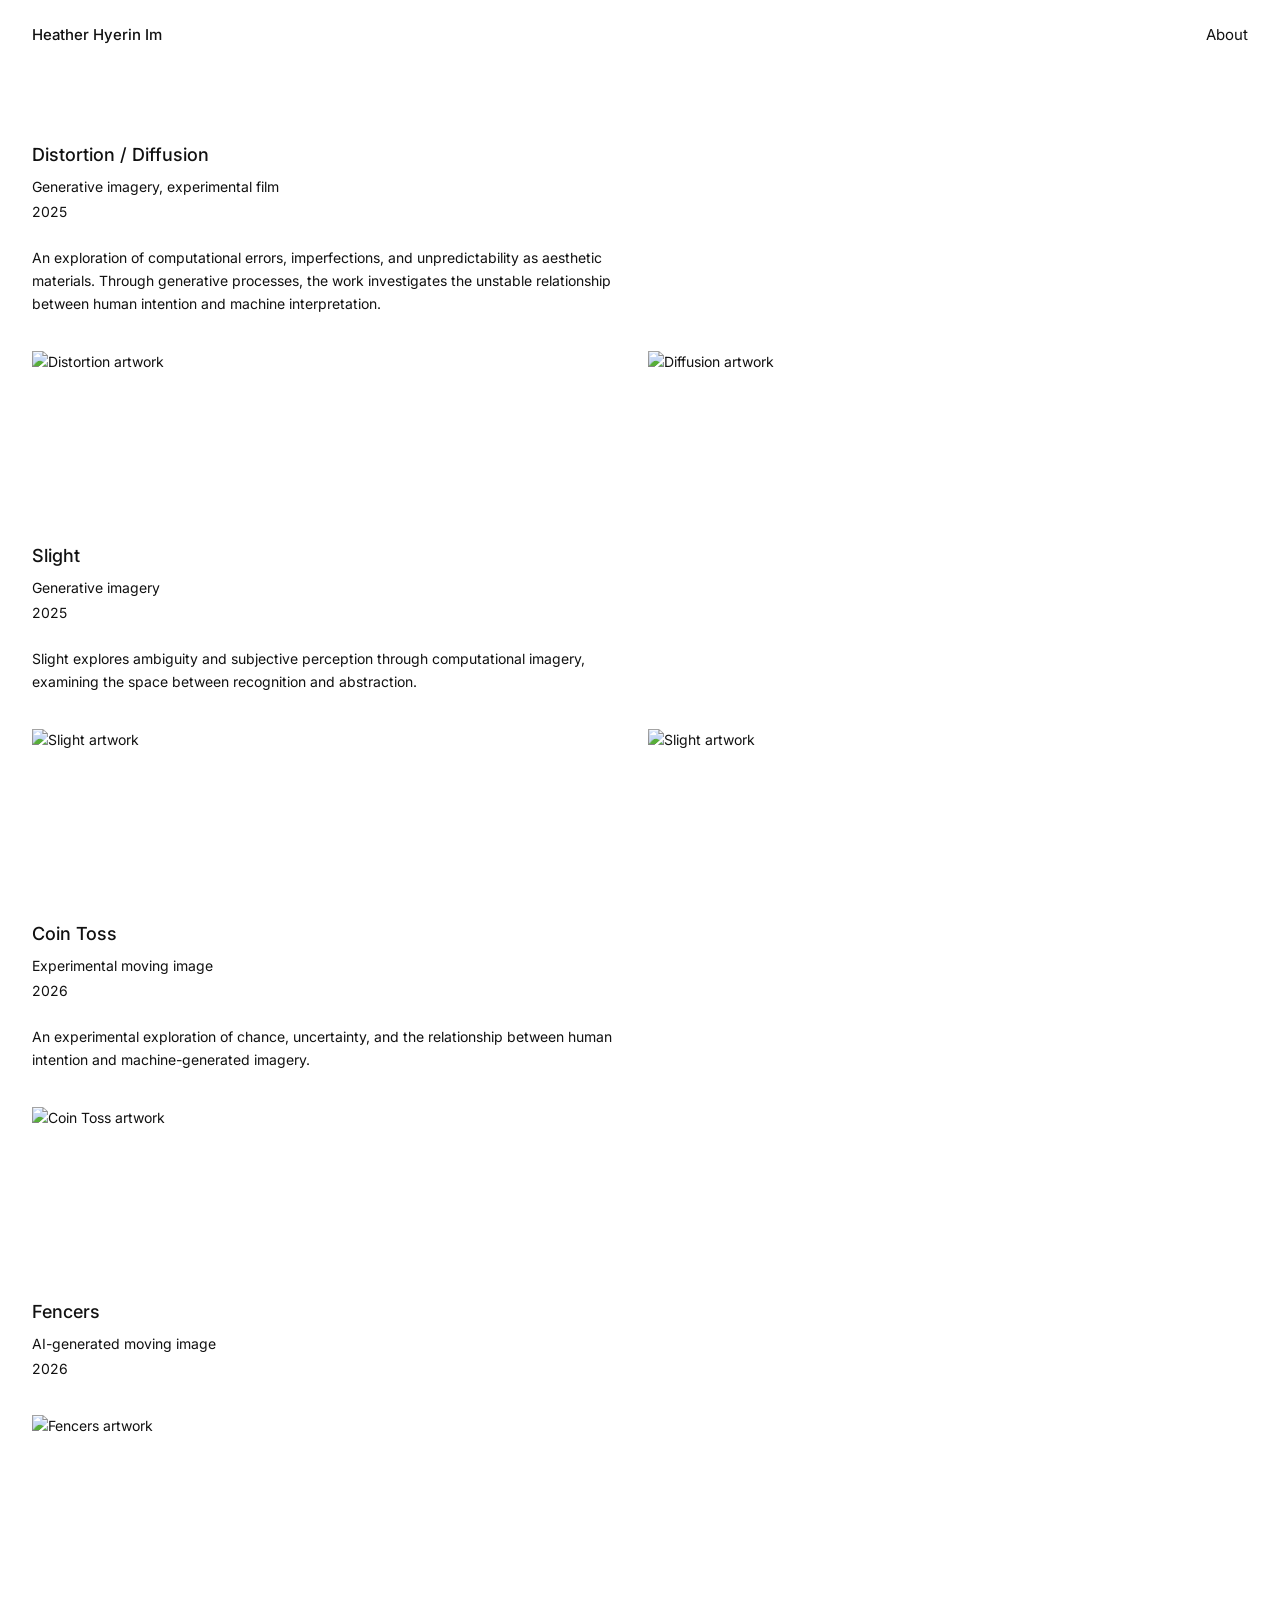
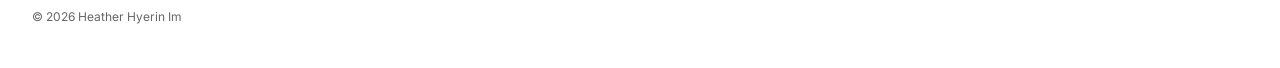
==== index.html @ 399b16c2 "Update index.html" ====
<!DOCTYPE html>
<html lang="en">
 
<head>
  <meta charset="UTF-8">
  <meta name="viewport" content="width=device-width, initial-scale=1.0">

  <title>Heather Hyerin Im</title>

  <link rel="preconnect" href="https://fonts.googleapis.com">
  <link rel="preconnect" href="https://fonts.gstatic.com" crossorigin>

  <link
    href="https://fonts.googleapis.com/css2?family=Inter:wght@400;500;600&display=swap"
    rel="stylesheet"
  >

  <link rel="stylesheet" href="style.css">
</head>

<body>

  <!-- HEADER -->

  <header class="site-header">

    <a href="index.html" class="site-name">
      Heather Hyerin Im
    </a>

    <nav>
      <a href="about.html">About</a>
    </nav>

  </header>


  <main>

    <!-- PROJECT 01 -->

    <section class="project">

      <div class="project-info">

        <h2>Distortion / Diffusion</h2>

        <p class="project-medium">
          Generative imagery, experimental film
        </p>

        <p class="project-year">
          2025
        </p>

        <p class="project-description">
          An exploration of computational errors,
          imperfections, and unpredictability as
          aesthetic materials. Through generative
          processes, the work investigates the
          unstable relationship between human
          intention and machine interpretation.
        </p>

      </div>

      <div class="project-gallery two-columns">

        <img src="assets/distortion-01.jpg" alt="Distortion artwork">

        <img src="assets/distortion-02.jpg" alt="Diffusion artwork">

      </div>

    </section>



    <!-- PROJECT 02 -->

    <section class="project">

      <div class="project-info">

        <h2>Slight</h2>

        <p class="project-medium">
          Generative imagery
        </p>

        <p class="project-year">
          2025
        </p>

        <p class="project-description">
          Slight explores ambiguity and subjective
          perception through computational imagery,
          examining the space between recognition
          and abstraction.
        </p>

      </div>

      <div class="project-gallery two-columns">

        <img src="assets/slight-01.jpg" alt="Slight artwork">

        <img src="assets/slight-02.jpg" alt="Slight artwork">

      </div>

    </section>



    <!-- PROJECT 03 -->

    <section class="project">

      <div class="project-info">

        <h2>Coin Toss</h2>

        <p class="project-medium">
          Experimental moving image
        </p>

        <p class="project-year">
          2026
        </p>

        <p class="project-description">
          An experimental exploration of chance,
          uncertainty, and the relationship between
          human intention and machine-generated imagery.
        </p>

      </div>

      <div class="project-gallery single-column">

        <img src="assets/coin-toss.jpg" alt="Coin Toss artwork">

      </div>

    </section>



    <!-- PROJECT 04 -->

    <section class="project">

      <div class="project-info">

        <h2>Fencers</h2>

        <p class="project-medium">
          AI-generated moving image
        </p>

        <p class="project-year">
          2026
        </p>

      </div>

      <div class="project-gallery single-column">

        <img src="assets/fencers.jpg" alt="Fencers artwork">

      </div>

    </section>

  </main>



  <!-- FOOTER -->

  <footer>
    <p>© 2026 Heather Hyerin Im</p>
  </footer>

</body>
</html>
---- style.css ----
/* GLOBAL */

* {
  box-sizing: border-box;
}

html {
  scroll-behavior: smooth;
}

body {
  margin: 0;
  padding: 0;

  background: #ffffff;
  color: #111111;

  font-family: 'Inter', sans-serif;
  font-size: 14px;
  line-height: 1.5;

  -webkit-font-smoothing: antialiased;
}

a {
  color: inherit;
  text-decoration: none;
}

a:hover {
  opacity: 0.5;
}


/* HEADER */

.site-header {
  display: flex;
  justify-content: space-between;
  align-items: center;

  padding: 24px 32px;

  font-size: 15px;
}

.site-name {
  font-weight: 500;
}

.site-header nav {
  display: flex;
  gap: 24px;
}


/* MAIN */

main {
  width: 100%;
}


/* PROJECT */

.project {
  padding: 70px 32px 100px;
}

.project-info {
  max-width: 650px;
  margin-bottom: 36px;
}

.project h2 {
  margin: 0 0 8px;

  font-size: 18px;
  font-weight: 500;
}

.project-medium {
  margin: 0 0 4px;
}

.project-year {
  margin: 0 0 24px;
}

.project-description {
  max-width: 600px;

  font-size: 14px;
  line-height: 1.65;
}


/* IMAGE GALLERY */

.project-gallery {
  display: grid;
  gap: 16px;

  width: 100%;
}

.project-gallery img {
  display: block;

  width: 100%;
  height: auto;
}

/* TWO IMAGES */

.two-columns {
  grid-template-columns: repeat(2, minmax(0, 1fr));
}

/* SINGLE IMAGE */

.single-column {
  grid-template-columns: 1fr;
}

.single-column img {
  max-width: 1100px;
}


/* FOOTER */

footer {
  padding: 60px 32px 30px;

  font-size: 12px;
  color: #666;
}


/* MOBILE */

@media (max-width: 768px) {

  .site-header {
    padding: 20px;
  }

  .project {
    padding: 55px 20px 70px;
  }

  .project-info {
    margin-bottom: 24px;
  }

  .two-columns {
    grid-template-columns: 1fr;
  }

  .project h2 {
    font-size: 17px;
  }

  footer {
    padding: 40px 20px;
  }

}
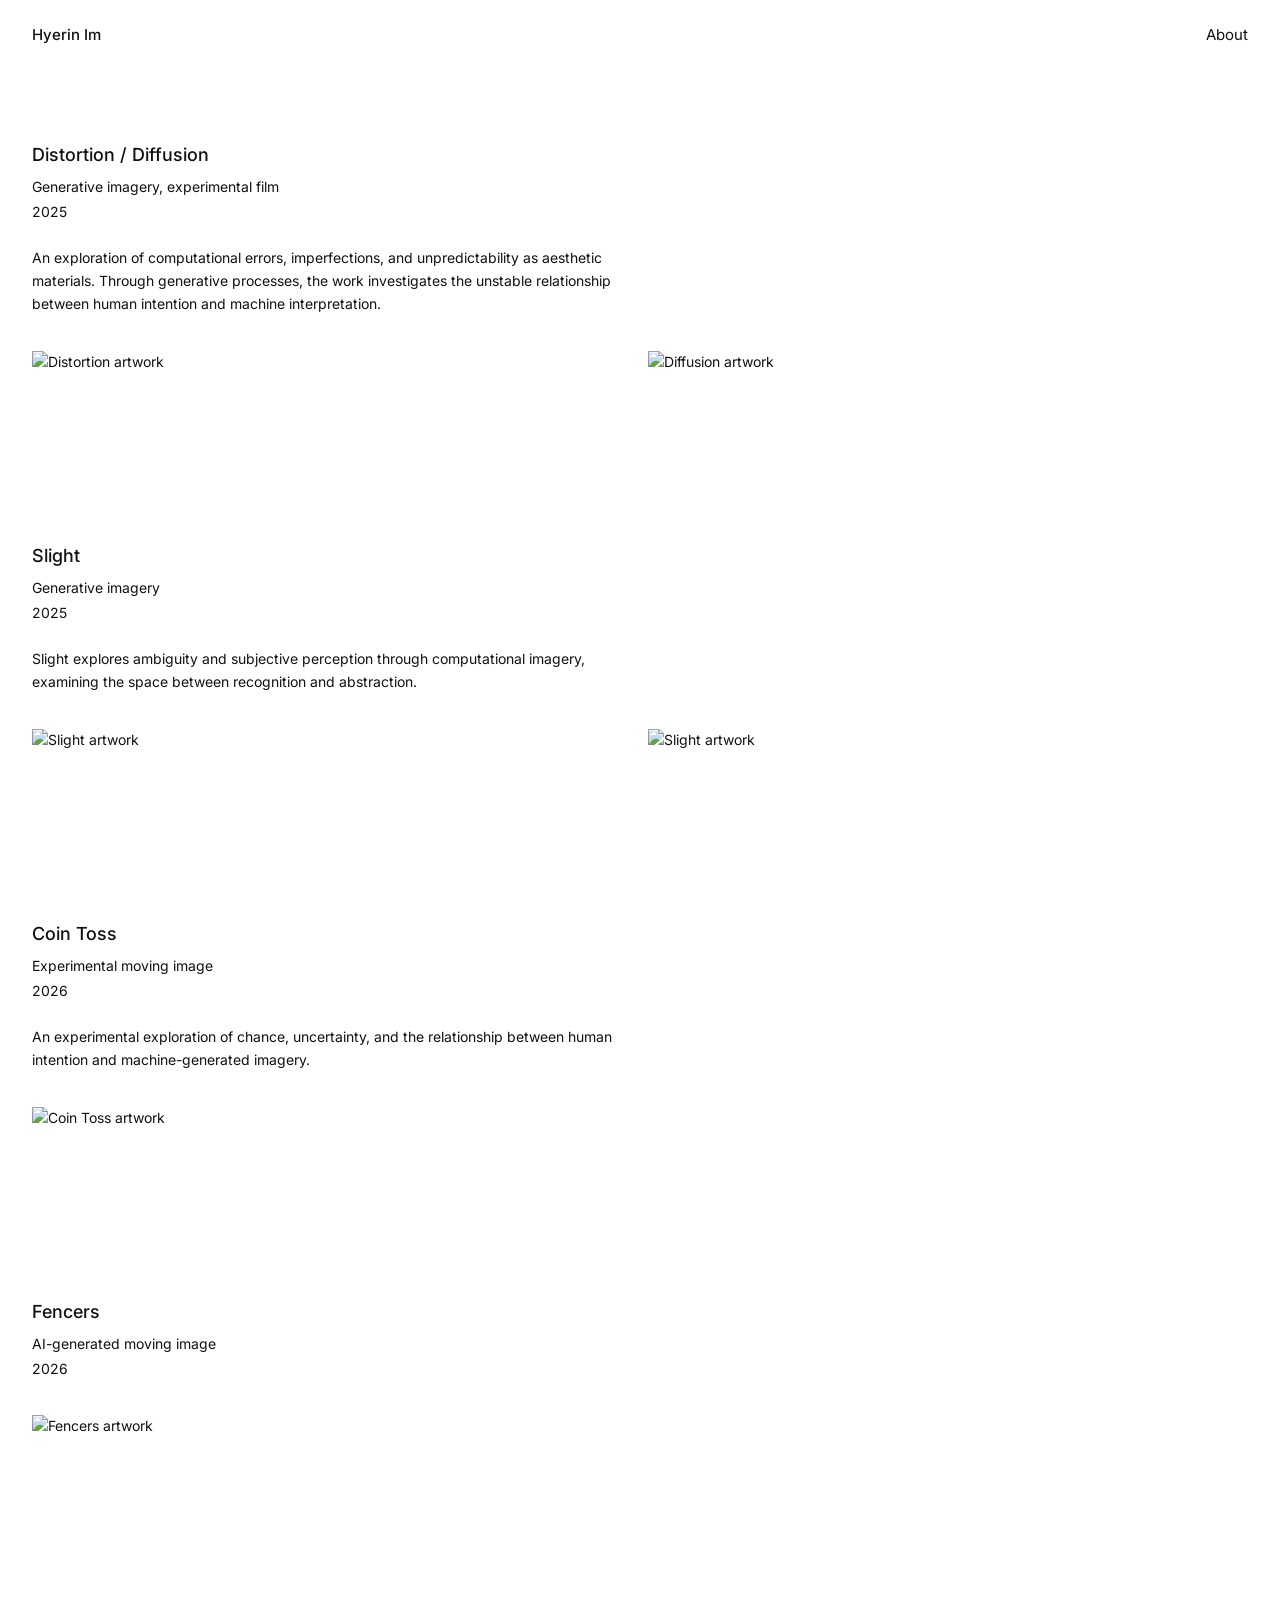
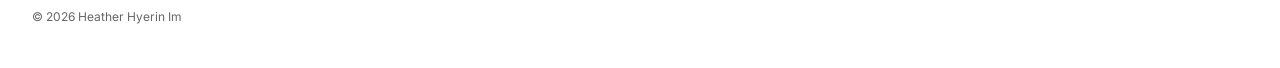
==== commit 22529e14: "Update index.html" ====
--- a/index.html
+++ b/index.html
@@ -5,7 +5,7 @@
   <meta charset="UTF-8">
   <meta name="viewport" content="width=device-width, initial-scale=1.0">
 
-  <title>Heather Hyerin Im</title>
+  <title>Hyerin Im</title>
 
   <link rel="preconnect" href="https://fonts.googleapis.com">
   <link rel="preconnect" href="https://fonts.gstatic.com" crossorigin>
@@ -25,7 +25,7 @@
   <header class="site-header">
 
     <a href="index.html" class="site-name">
-      Heather Hyerin Im
+      Hyerin Im
     </a>
 
     <nav>
--- a/style.css
+++ b/style.css
@@ -3,7 +3,7 @@
 * {
   box-sizing: border-box;
 }
-
+ 
 html {
   scroll-behavior: smooth;
 }
@@ -167,3 +167,46 @@
   }
 
 }
+
+/* ABOUT */
+
+.about-page {
+  padding: 80px 32px 120px;
+}
+
+.about-text {
+  max-width: 700px;
+
+  font-size: 18px;
+  line-height: 1.55;
+}
+
+.about-text p {
+  margin: 0 0 24px;
+}
+
+.about-links {
+  display: flex;
+  gap: 20px;
+
+  margin-top: 50px;
+
+  font-size: 14px;
+}
+
+.about-links a {
+  text-decoration: underline;
+  text-underline-offset: 3px;
+}
+
+@media (max-width: 768px) {
+
+  .about-page {
+    padding: 50px 20px 80px;
+  }
+
+  .about-text {
+    font-size: 16px;
+  }
+
+}
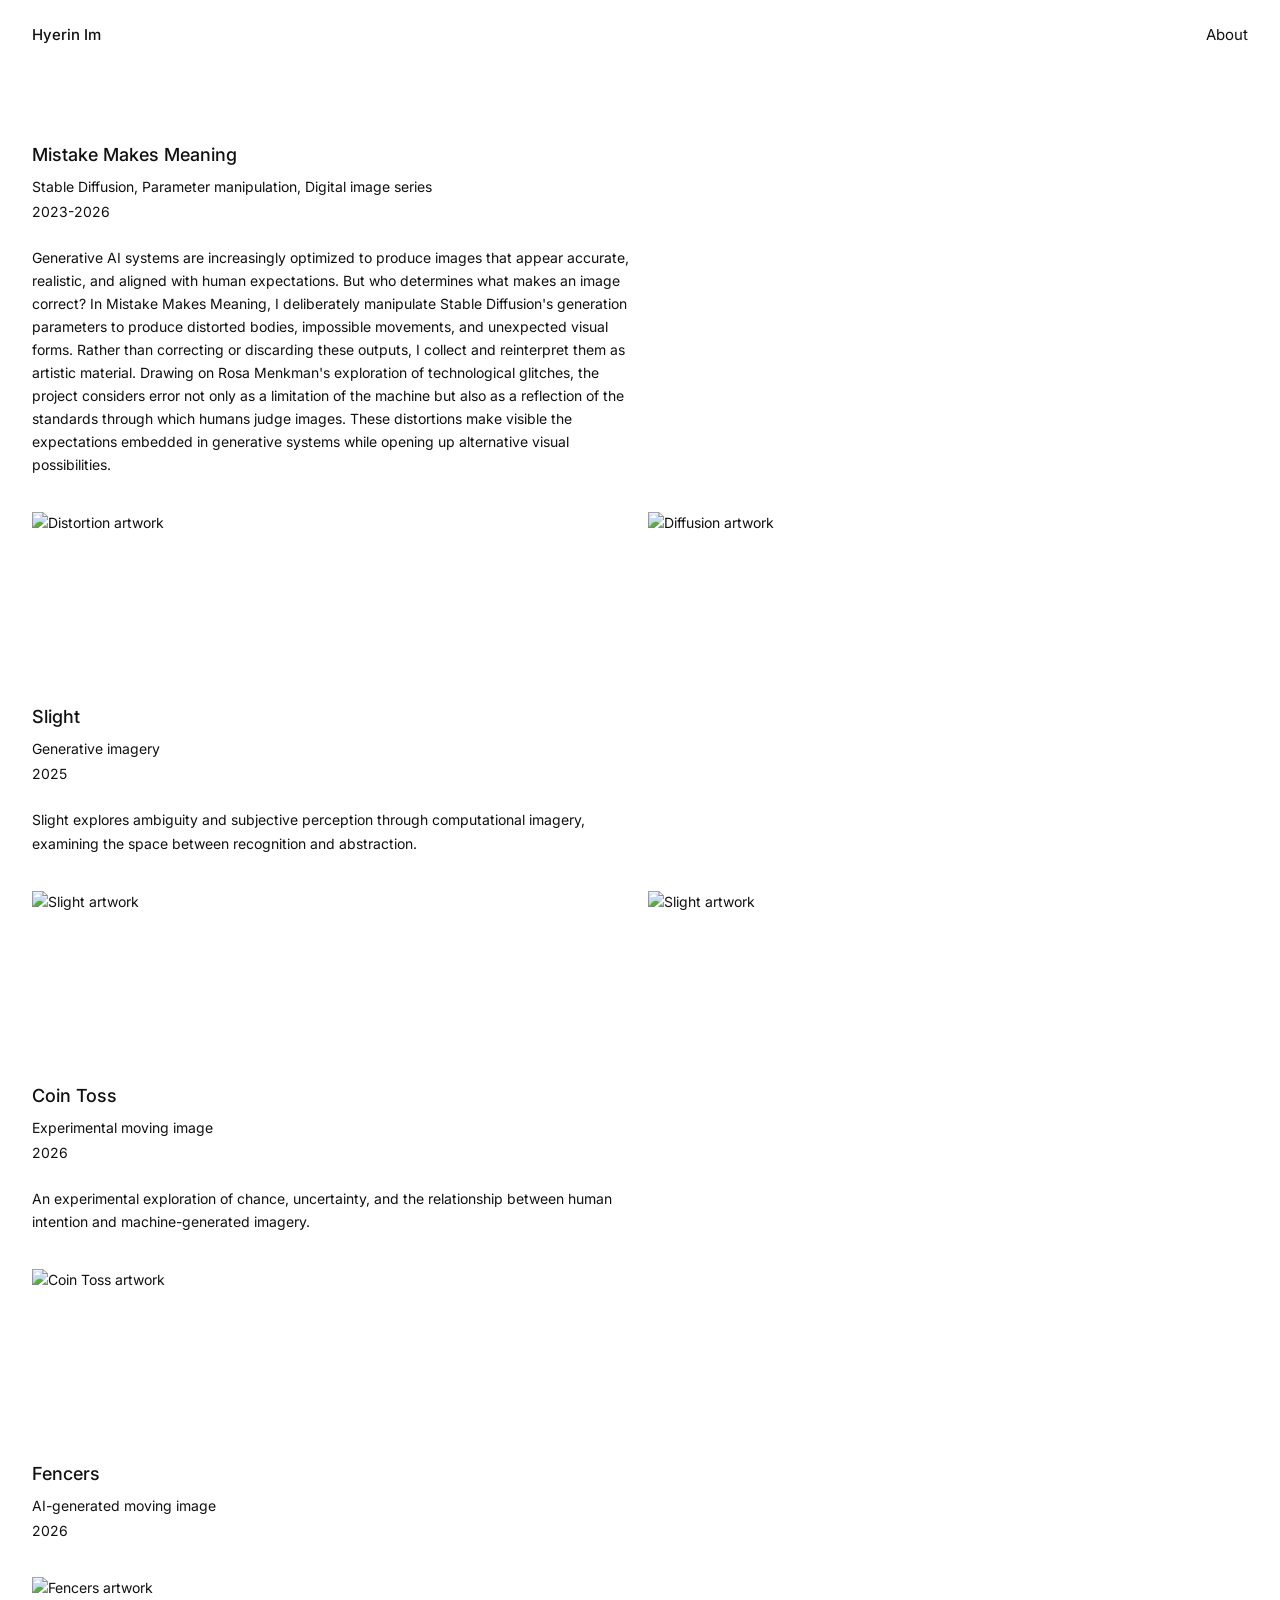
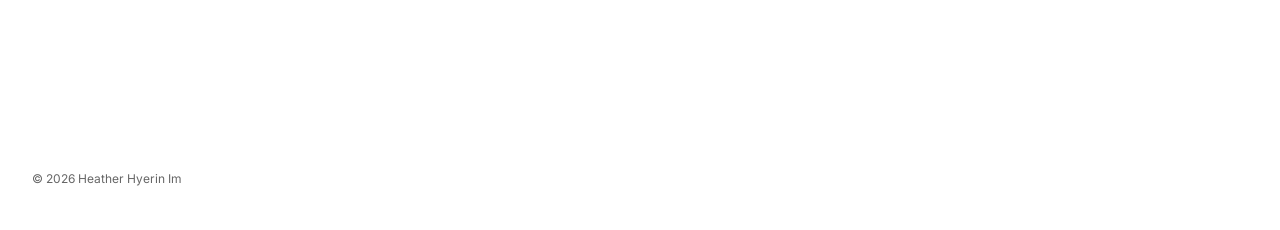
==== commit ce85b4a9: "Update index.html" ====
--- a/index.html
+++ b/index.html
@@ -43,23 +43,26 @@
 
       <div class="project-info">
 
-        <h2>Distortion / Diffusion</h2>
+        <h2>Mistake Makes Meaning</h2>
 
         <p class="project-medium">
-          Generative imagery, experimental film
+          Stable Diffusion, Parameter manipulation, Digital image series
         </p>
 
         <p class="project-year">
-          2025
+          2023-2026
         </p>
 
         <p class="project-description">
-          An exploration of computational errors,
-          imperfections, and unpredictability as
-          aesthetic materials. Through generative
-          processes, the work investigates the
-          unstable relationship between human
-          intention and machine interpretation.
+          Generative AI systems are increasingly optimized to produce images that appear accurate, 
+         realistic, and aligned with human expectations. But who determines what makes an image correct?
+         In Mistake Makes Meaning, I deliberately manipulate Stable Diffusion's generation parameters to produce 
+         distorted bodies, impossible movements, and unexpected visual forms. 
+         Rather than correcting or discarding these outputs, I collect and reinterpret them as artistic material.
+         Drawing on Rosa Menkman's exploration of technological glitches, 
+         the project considers error not only as a limitation of the machine but also as a reflection of the 
+         standards through which humans judge images. 
+         These distortions make visible the expectations embedded in generative systems while opening up alternative visual possibilities.
         </p>
 
       </div>
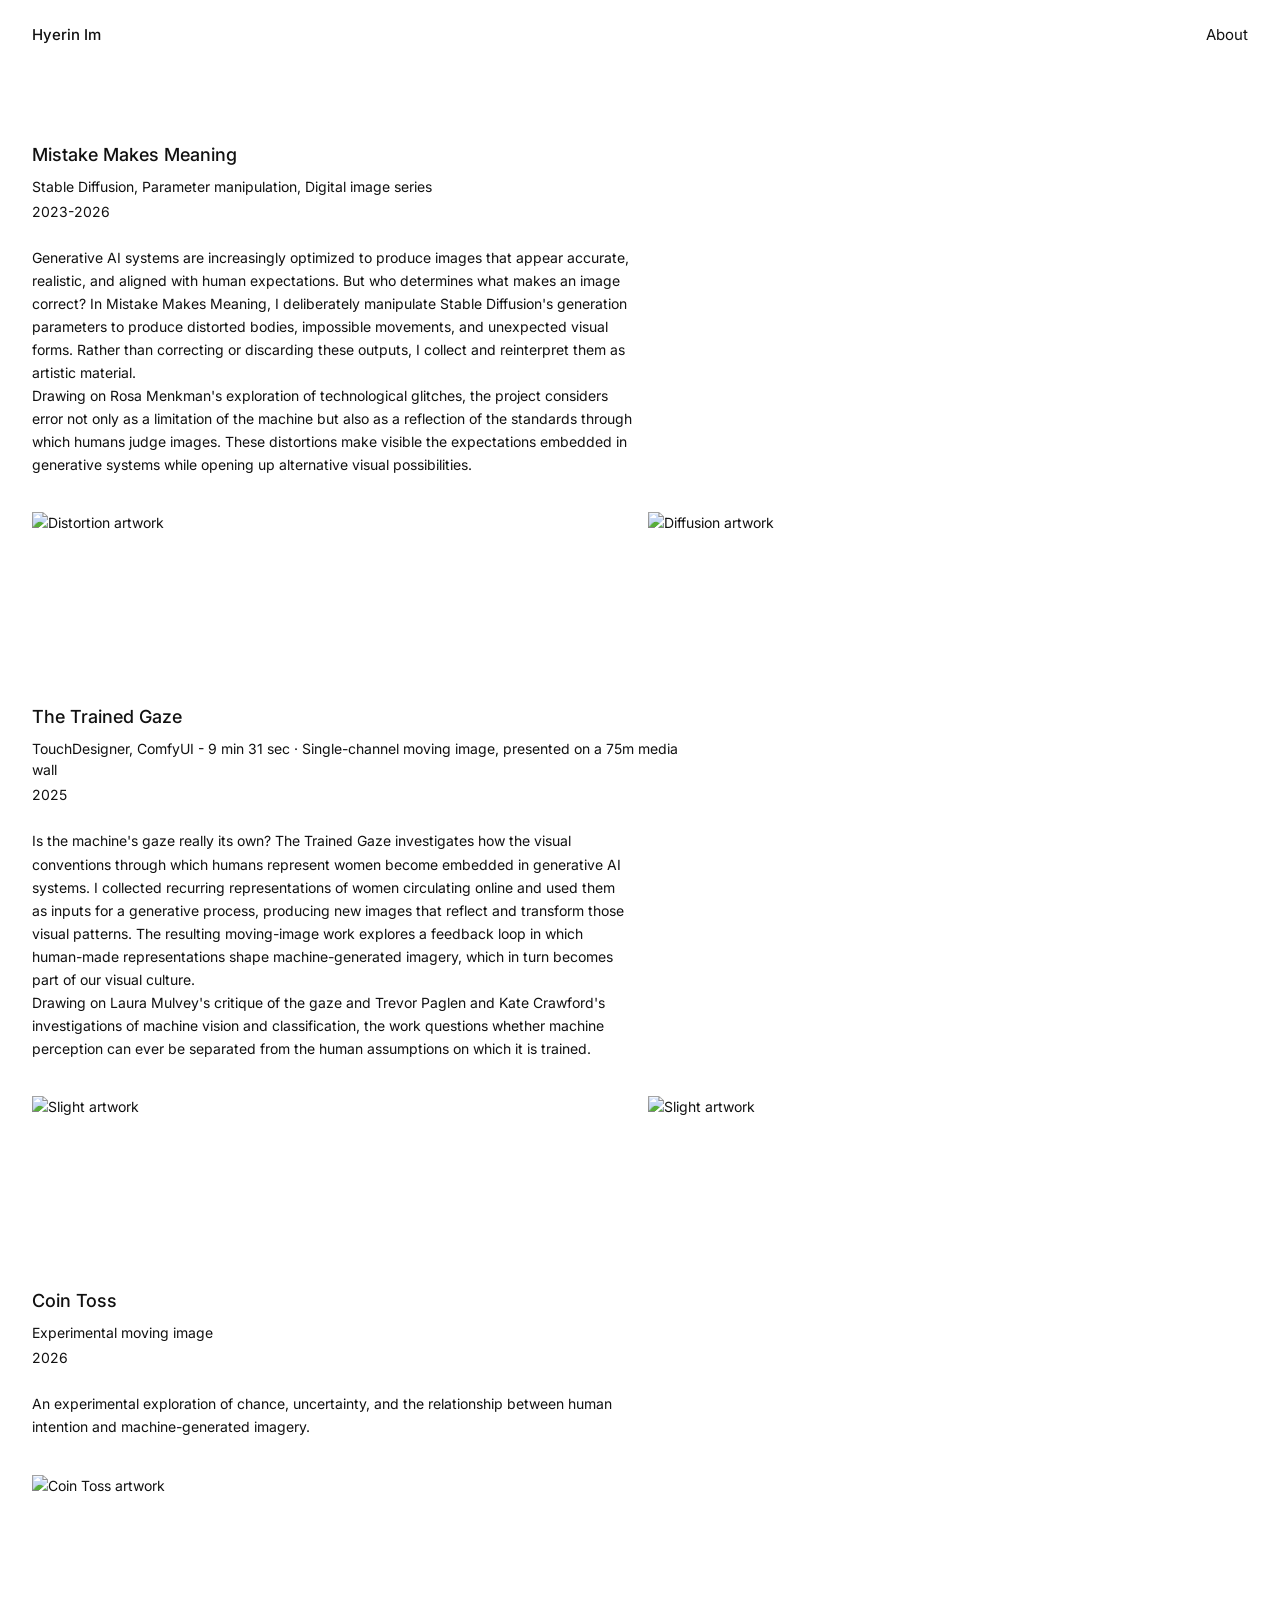
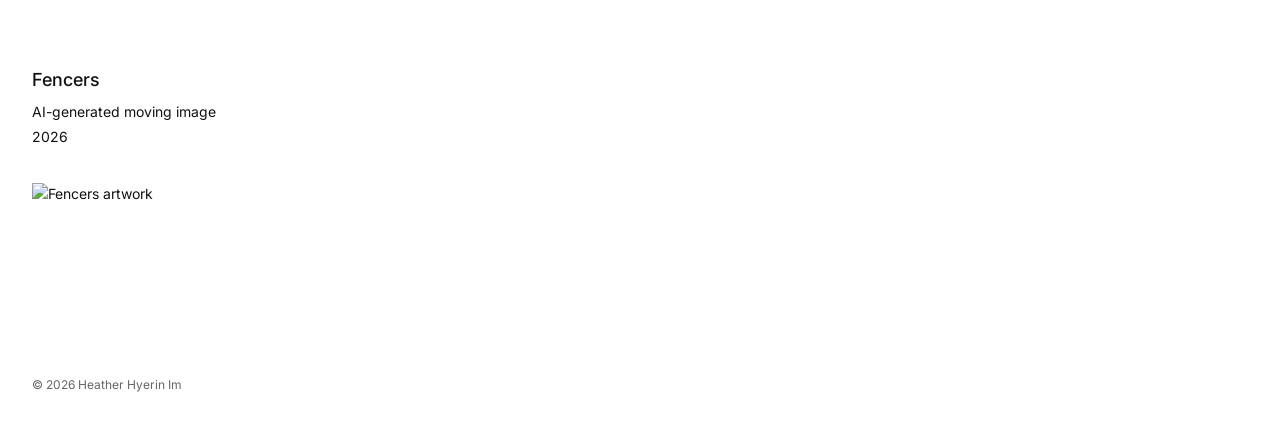
==== commit be420e1b: "Update index.html" ====
--- a/index.html
+++ b/index.html
@@ -59,6 +59,7 @@
          In Mistake Makes Meaning, I deliberately manipulate Stable Diffusion's generation parameters to produce 
          distorted bodies, impossible movements, and unexpected visual forms. 
          Rather than correcting or discarding these outputs, I collect and reinterpret them as artistic material.
+         <br>
          Drawing on Rosa Menkman's exploration of technological glitches, 
          the project considers error not only as a limitation of the machine but also as a reflection of the 
          standards through which humans judge images. 
@@ -85,10 +86,10 @@
 
       <div class="project-info">
 
-        <h2>Slight</h2>
+        <h2>The Trained Gaze</h2>
 
         <p class="project-medium">
-          Generative imagery
+          TouchDesigner, ComfyUI - 9 min 31 sec · Single-channel moving image, presented on a 75m media wall
         </p>
 
         <p class="project-year">
@@ -96,10 +97,17 @@
         </p>
 
         <p class="project-description">
-          Slight explores ambiguity and subjective
-          perception through computational imagery,
-          examining the space between recognition
-          and abstraction.
+         Is the machine's gaze really its own?
+         The Trained Gaze investigates how the visual conventions through which humans represent women 
+         become embedded in generative AI systems. I collected recurring representations of women 
+         circulating online and used them as inputs for a generative process, 
+         producing new images that reflect and transform those visual patterns.
+         The resulting moving-image work explores a feedback loop in which human-made representations 
+         shape machine-generated imagery, which in turn becomes part of our visual culture.
+         <br>
+         Drawing on Laura Mulvey's critique of the gaze and Trevor Paglen and Kate Crawford's investigations 
+         of machine vision and classification, the work questions whether machine perception can ever be separated 
+         from the human assumptions on which it is trained.
         </p>
 
       </div>
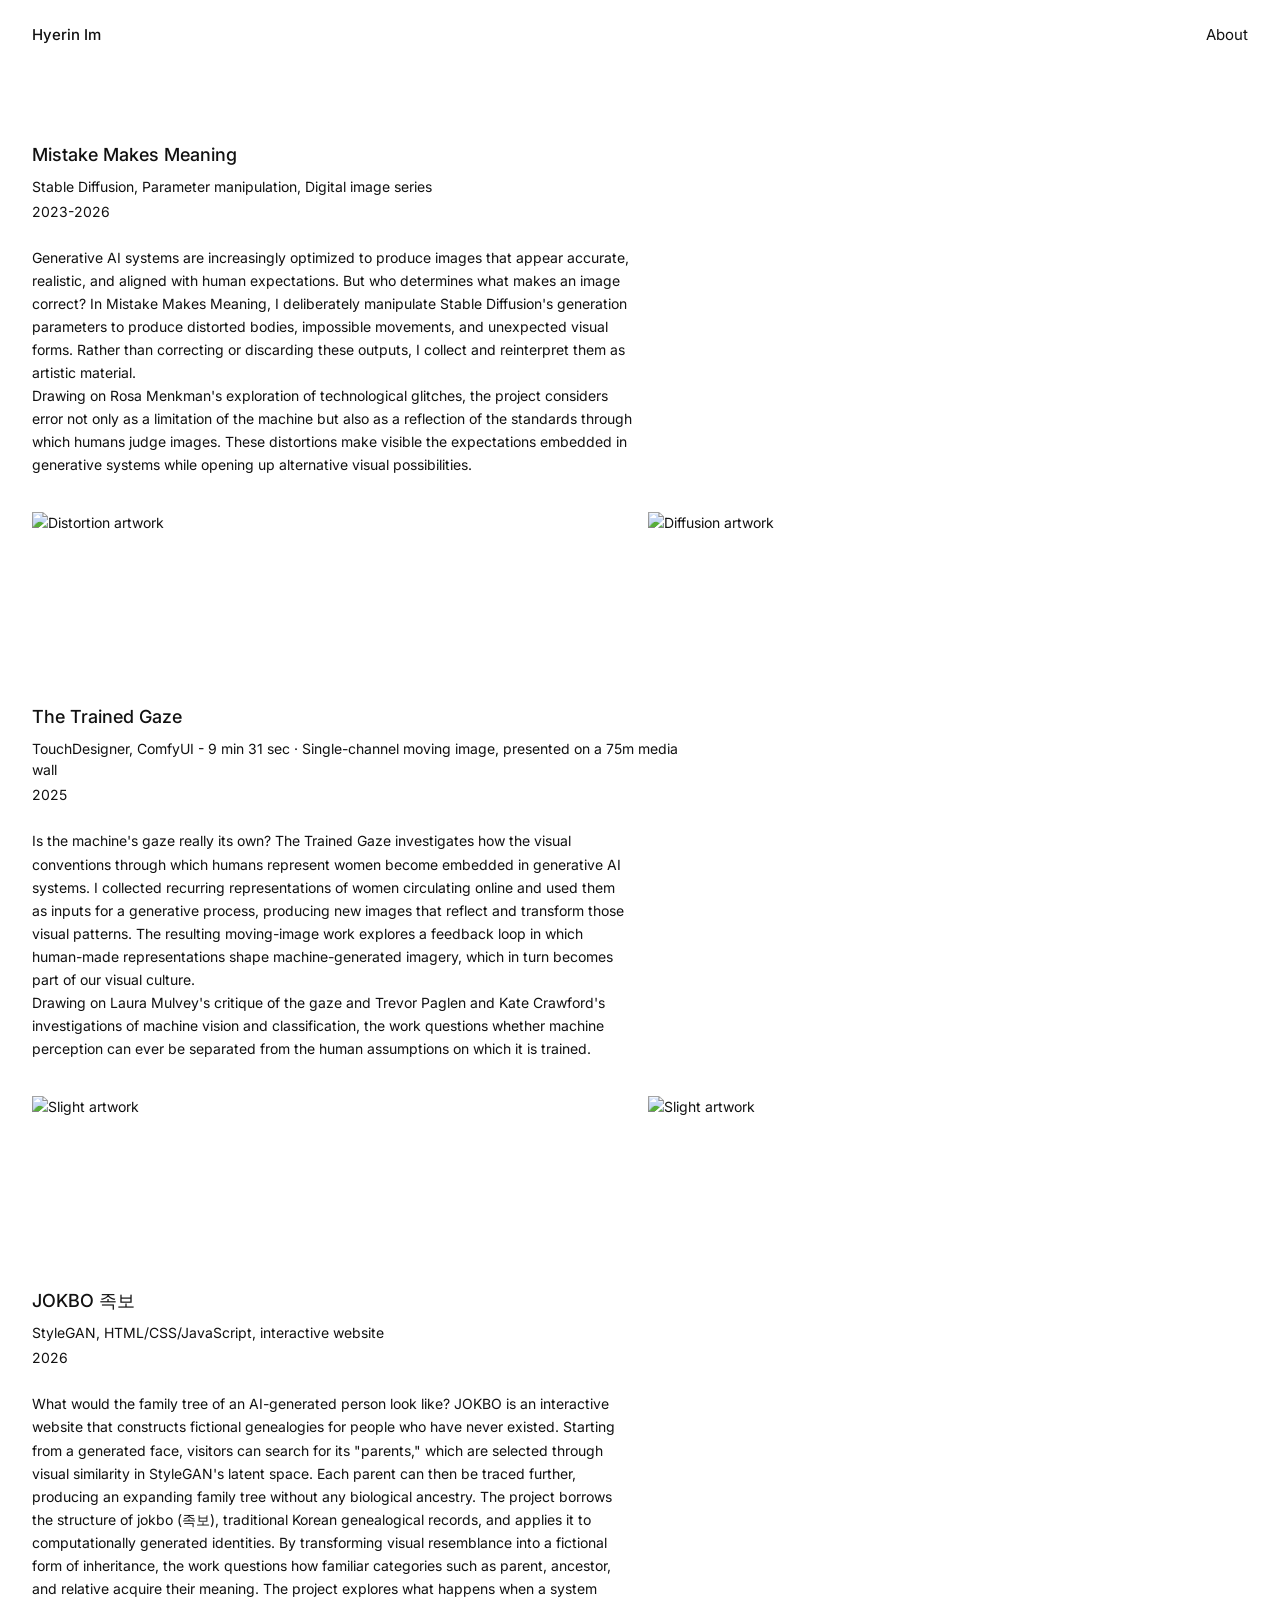
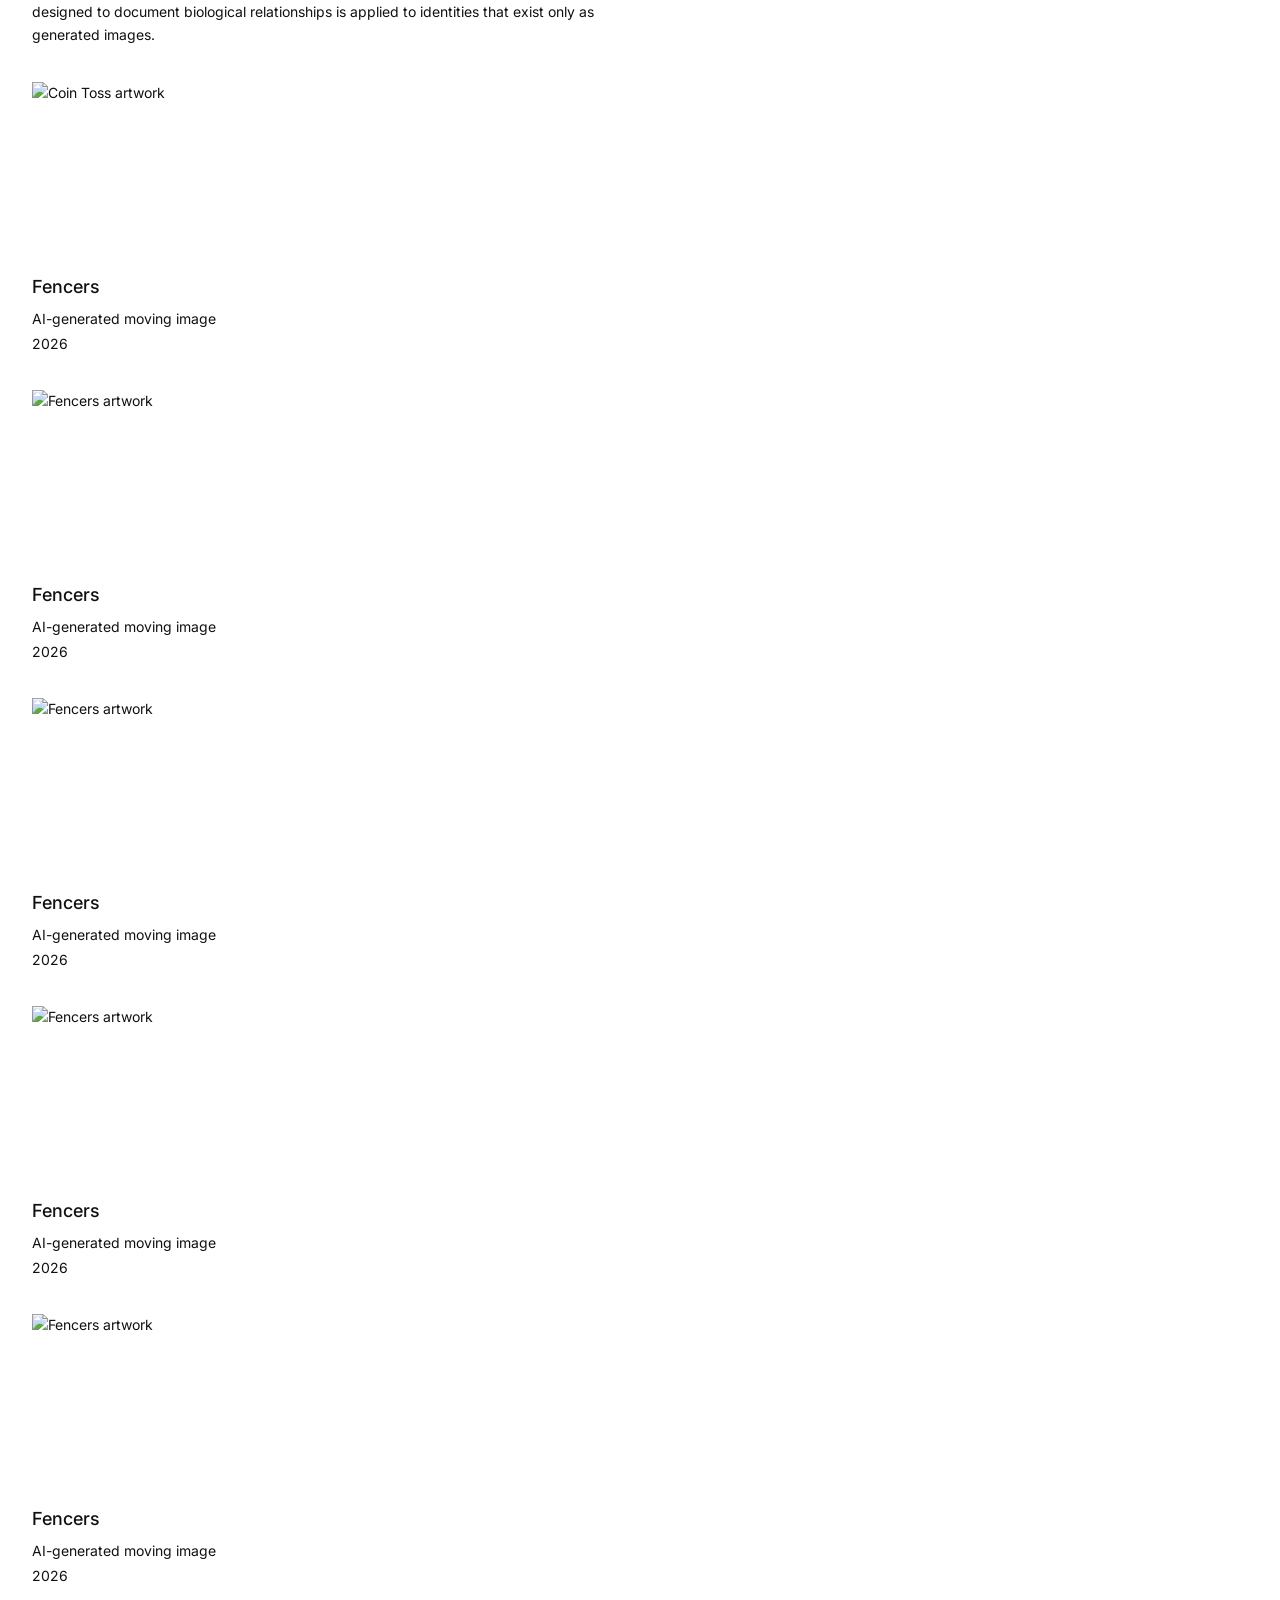
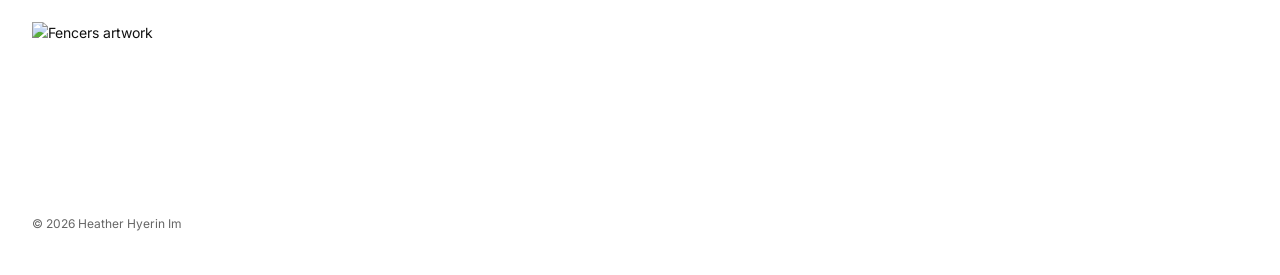
==== commit f297ed7b: "Update index.html" ====
--- a/index.html
+++ b/index.html
@@ -130,10 +130,10 @@
 
       <div class="project-info">
 
-        <h2>Coin Toss</h2>
-
-        <p class="project-medium">
-          Experimental moving image
+        <h2>JOKBO 족보</h2>
+
+        <p class="project-medium">
+          StyleGAN, HTML/CSS/JavaScript, interactive website 
         </p>
 
         <p class="project-year">
@@ -141,9 +141,17 @@
         </p>
 
         <p class="project-description">
-          An experimental exploration of chance,
-          uncertainty, and the relationship between
-          human intention and machine-generated imagery.
+          What would the family tree of an AI-generated person look like? 
+         JOKBO is an interactive website that constructs fictional genealogies for people who have never existed. 
+         Starting from a generated face, visitors can search for its "parents," 
+         which are selected through visual similarity in StyleGAN's latent space. 
+         Each parent can then be traced further, producing an expanding family tree without any biological ancestry.
+         
+         The project borrows the structure of jokbo (족보), traditional Korean genealogical records, 
+         and applies it to computationally generated identities. By transforming visual resemblance into a fictional form of inheritance, 
+         the work questions how familiar categories such as parent, ancestor, and relative acquire their meaning.
+         The project explores what happens when a system designed to document biological relationships is applied to 
+         identities that exist only as generated images.
         </p>
 
       </div>
@@ -159,6 +167,114 @@
 
 
     <!-- PROJECT 04 -->
+
+    <section class="project">
+
+      <div class="project-info">
+
+        <h2>Fencers</h2>
+
+        <p class="project-medium">
+          AI-generated moving image
+        </p>
+
+        <p class="project-year">
+          2026
+        </p>
+
+      </div>
+
+      <div class="project-gallery single-column">
+
+        <img src="assets/fencers.jpg" alt="Fencers artwork">
+
+      </div>
+
+    </section>
+
+   
+    <!-- PROJECT 05 -->
+
+    <section class="project">
+
+      <div class="project-info">
+
+        <h2>Fencers</h2>
+
+        <p class="project-medium">
+          AI-generated moving image
+        </p>
+
+        <p class="project-year">
+          2026
+        </p>
+
+      </div>
+
+      <div class="project-gallery single-column">
+
+        <img src="assets/fencers.jpg" alt="Fencers artwork">
+
+      </div>
+
+    </section>
+
+   
+    <!-- PROJECT 06 -->
+
+    <section class="project">
+
+      <div class="project-info">
+
+        <h2>Fencers</h2>
+
+        <p class="project-medium">
+          AI-generated moving image
+        </p>
+
+        <p class="project-year">
+          2026
+        </p>
+
+      </div>
+
+      <div class="project-gallery single-column">
+
+        <img src="assets/fencers.jpg" alt="Fencers artwork">
+
+      </div>
+
+    </section>
+
+   
+    <!-- PROJECT 07 -->
+
+    <section class="project">
+
+      <div class="project-info">
+
+        <h2>Fencers</h2>
+
+        <p class="project-medium">
+          AI-generated moving image
+        </p>
+
+        <p class="project-year">
+          2026
+        </p>
+
+      </div>
+
+      <div class="project-gallery single-column">
+
+        <img src="assets/fencers.jpg" alt="Fencers artwork">
+
+      </div>
+
+    </section>
+
+   
+    <!-- PROJECT 08 -->
 
     <section class="project">
 
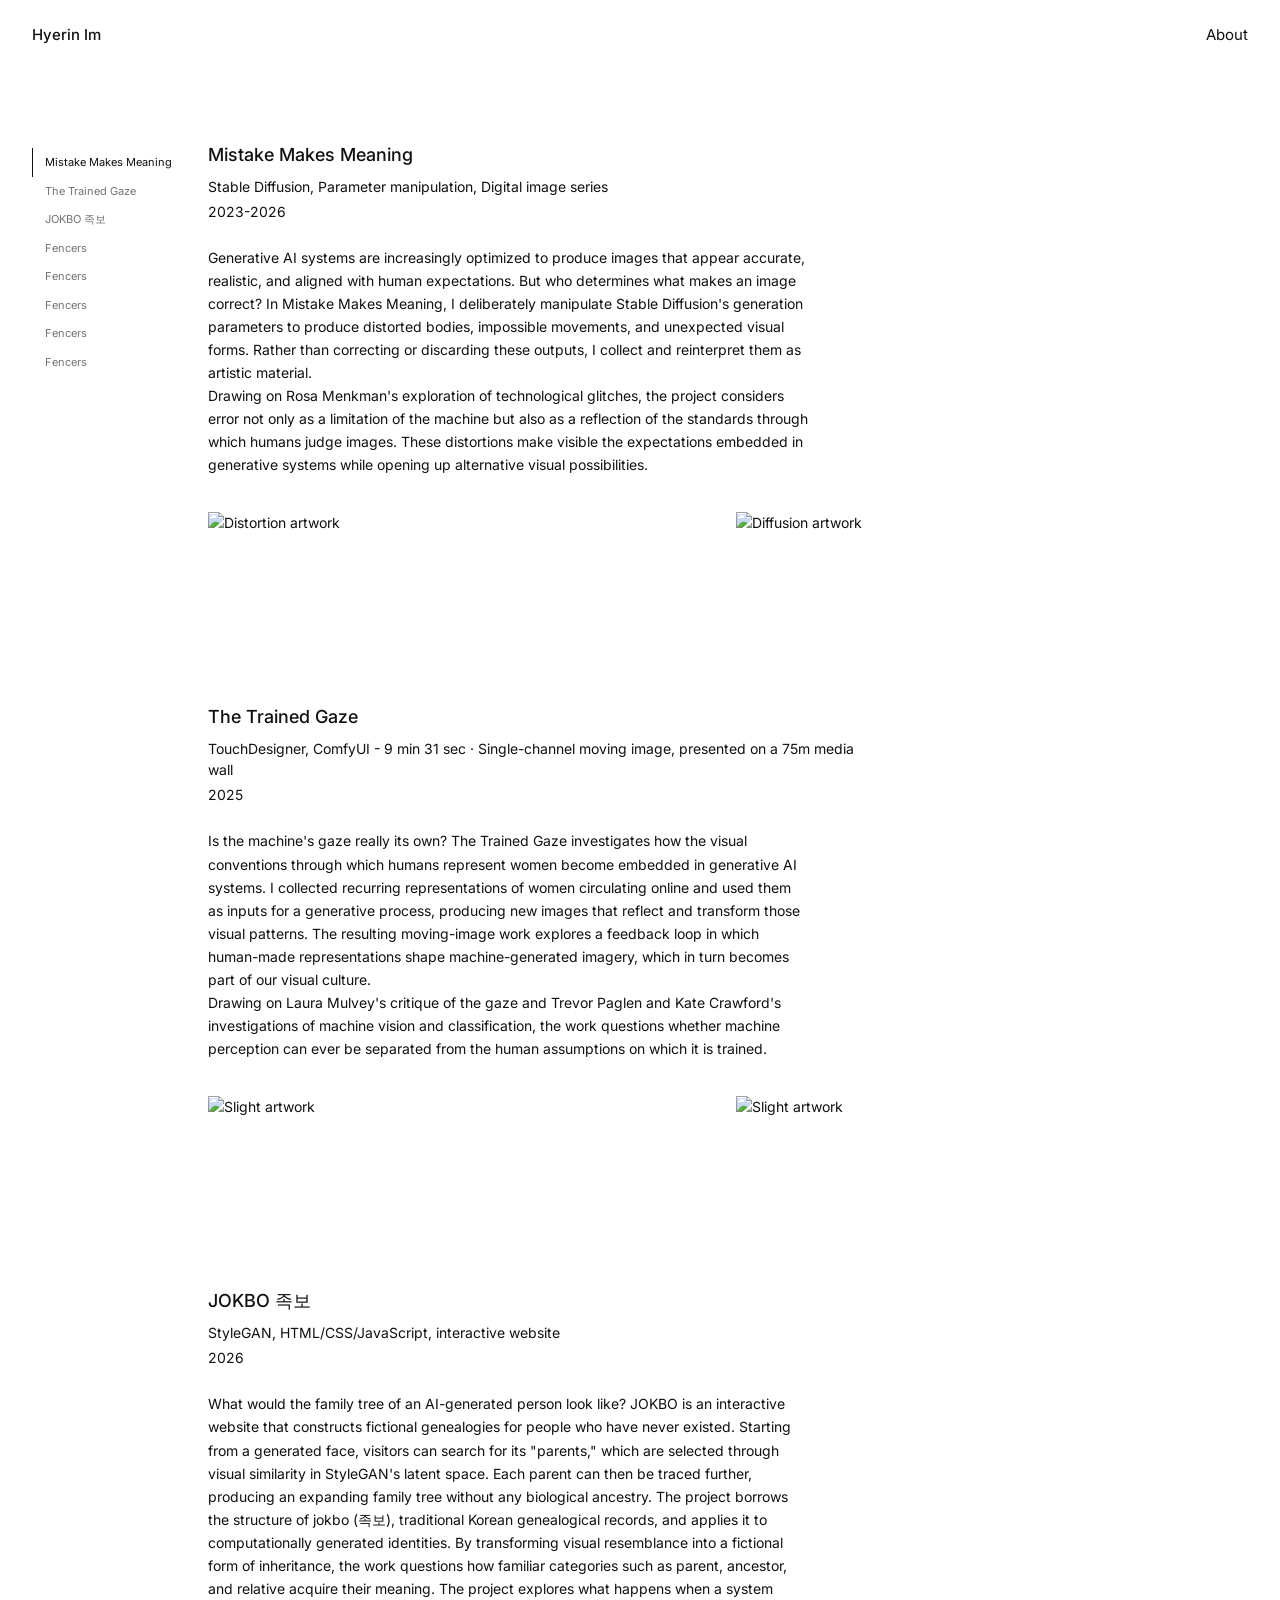
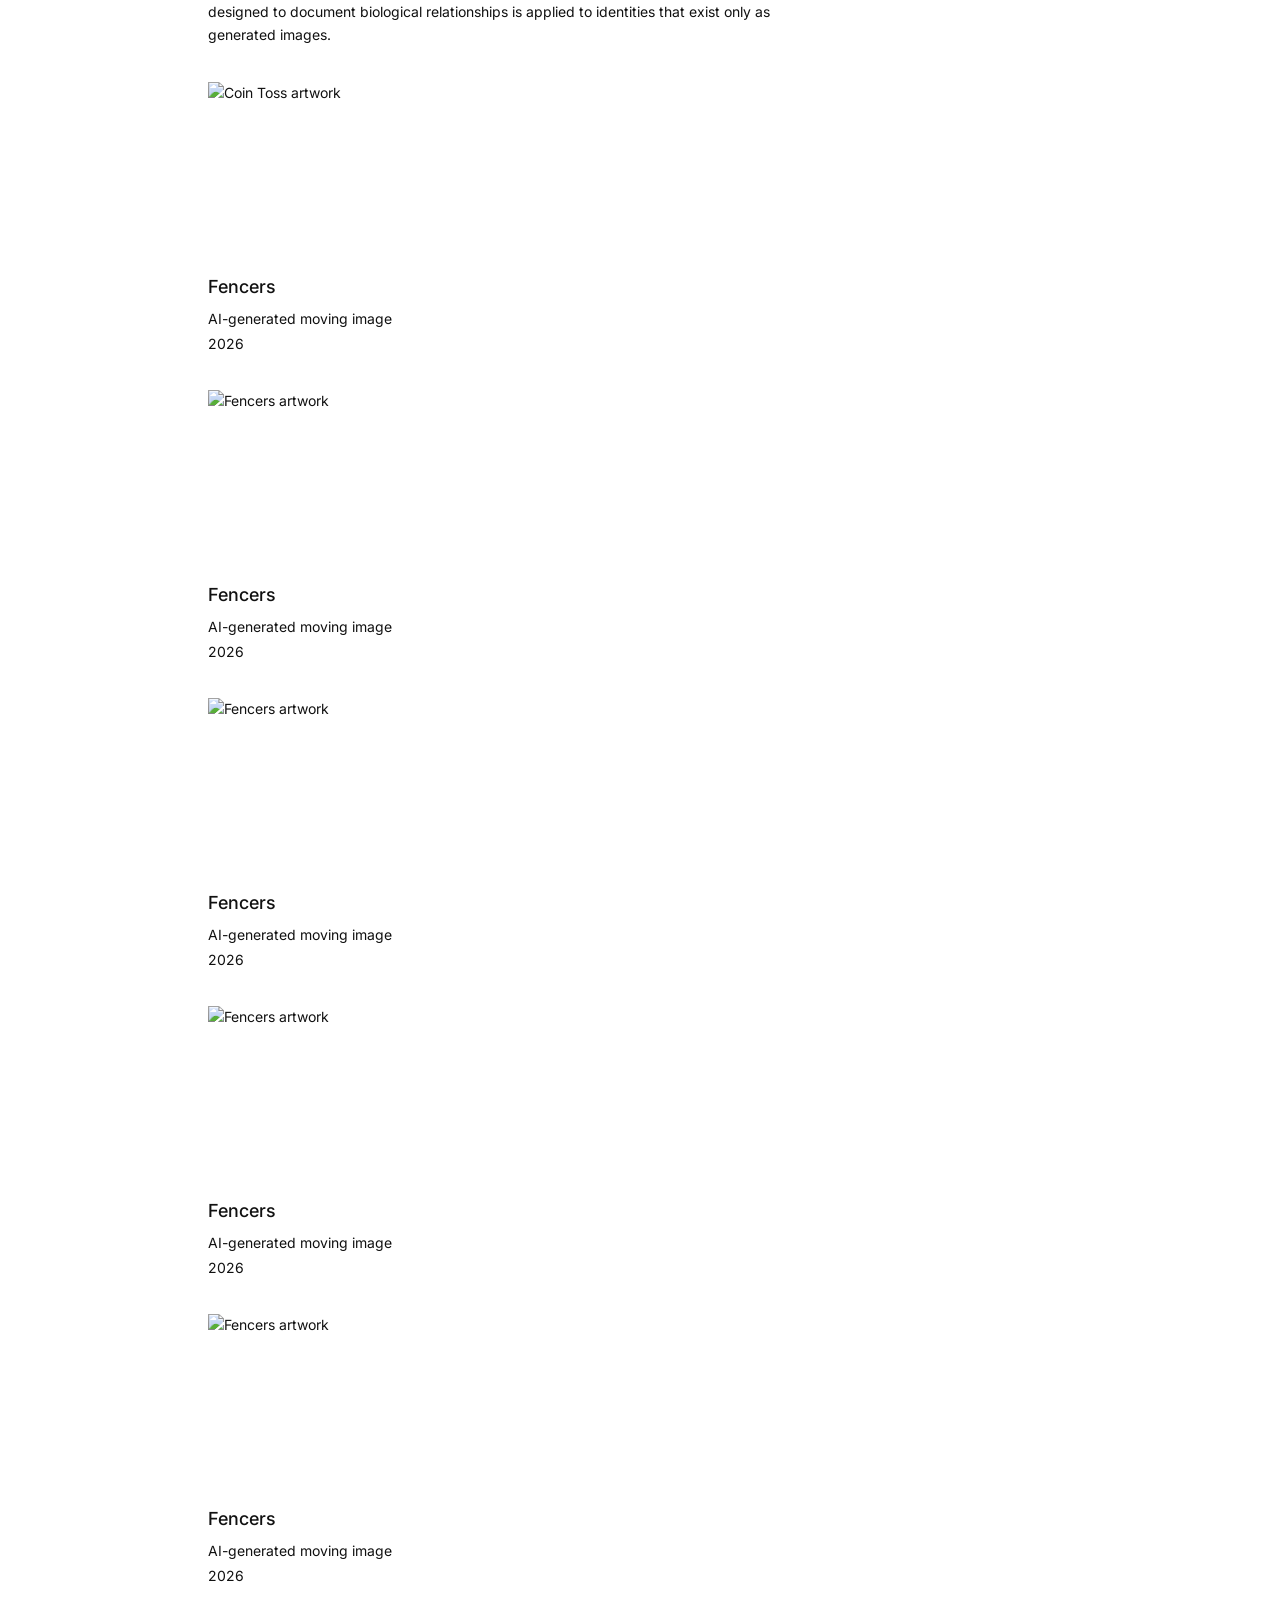
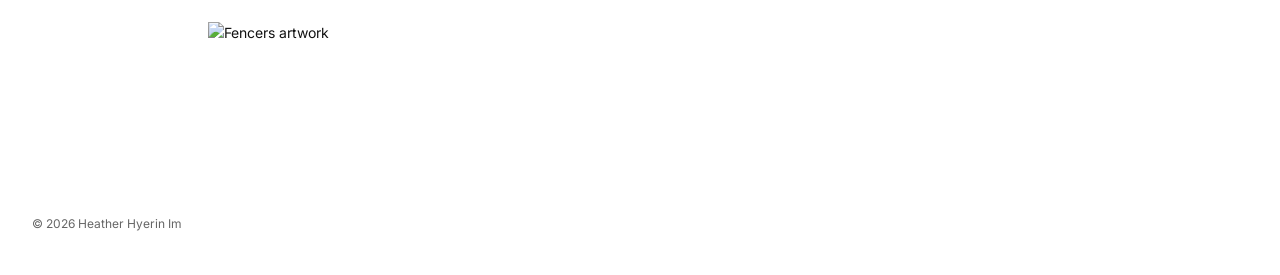
==== commit 11bcc5f4: "Add files via upload" ====
--- a/index.html
+++ b/index.html
@@ -16,6 +16,7 @@
   >
 
   <link rel="stylesheet" href="style.css">
+  <script src="artwork-nav.js" defer></script>
 </head>
 
 <body>
@@ -34,6 +35,13 @@
 
   </header>
 
+
+  <nav class="artwork-nav" aria-label="Artwork navigation" hidden>
+    <button class="artwork-nav-toggle" type="button" aria-expanded="false" aria-controls="artwork-nav-list">
+      Works <span aria-hidden="true">+</span>
+    </button>
+    <ol class="artwork-nav-list" id="artwork-nav-list"></ol>
+  </nav>
 
   <main>
 
@@ -312,3 +320,4 @@
 
 </body>
 </html>
+
--- a/style.css
+++ b/style.css
@@ -210,3 +210,124 @@
   }
 
 }
+
+/* ARTWORK NAVIGATION */
+
+.artwork-nav[hidden] {
+  display: none;
+}
+
+.artwork-nav {
+  position: fixed;
+  z-index: 10;
+  top: 148px;
+  left: 32px;
+  width: 148px;
+  font-size: 11px;
+  line-height: 1.5;
+}
+
+.artwork-nav-toggle {
+  display: none;
+}
+
+.artwork-nav-list {
+  list-style: none;
+  margin: 0;
+  padding: 0;
+  max-height: calc(100dvh - 180px);
+  overflow-y: auto;
+  overscroll-behavior: contain;
+}
+
+.artwork-nav-list a {
+  display: block;
+  border-left: 1px solid transparent;
+  padding: 6px 0 6px 12px;
+  color: #737373;
+  overflow-wrap: anywhere;
+  transition: color 150ms ease, border-color 150ms ease;
+}
+
+.artwork-nav-list a:hover,
+.artwork-nav-list a[aria-current="location"] {
+  color: #111;
+  opacity: 1;
+}
+
+.artwork-nav-list a[aria-current="location"] {
+  border-left-color: currentColor;
+}
+
+.artwork-nav a:focus-visible,
+.artwork-nav-toggle:focus-visible {
+  outline: 1px solid #777;
+  outline-offset: 3px;
+}
+
+@media (min-width: 1101px) {
+  .has-artwork-nav main {
+    margin-left: 176px;
+    width: calc(100% - 176px);
+  }
+}
+
+@media (max-width: 1100px) {
+  .artwork-nav {
+    top: auto;
+    bottom: max(20px, env(safe-area-inset-bottom));
+    left: 20px;
+    width: auto;
+    max-width: calc(100vw - 40px);
+    border: 1px solid #e5e5e5;
+    background: #fff;
+  }
+
+  .artwork-nav-toggle {
+    display: flex;
+    align-items: center;
+    justify-content: space-between;
+    gap: 24px;
+    min-height: 44px;
+    width: 100%;
+    border: 0;
+    padding: 10px 14px;
+    background: transparent;
+    color: #111;
+    font: inherit;
+    cursor: pointer;
+  }
+
+  .artwork-nav-list {
+    display: none;
+    max-height: min(60dvh, 420px);
+    padding: 8px 14px;
+    border-bottom: 1px solid #eee;
+  }
+
+  .artwork-nav.is-open {
+    width: 240px;
+    display: flex;
+    flex-direction: column-reverse;
+  }
+
+  .artwork-nav.is-open .artwork-nav-list {
+    display: block;
+  }
+
+  .artwork-nav-list a {
+    padding-top: 10px;
+    padding-bottom: 10px;
+  }
+}
+
+@media (prefers-reduced-motion: reduce) {
+  html {
+    scroll-behavior: auto;
+  }
+
+  .artwork-nav-list a {
+    transition: none;
+  }
+}
+
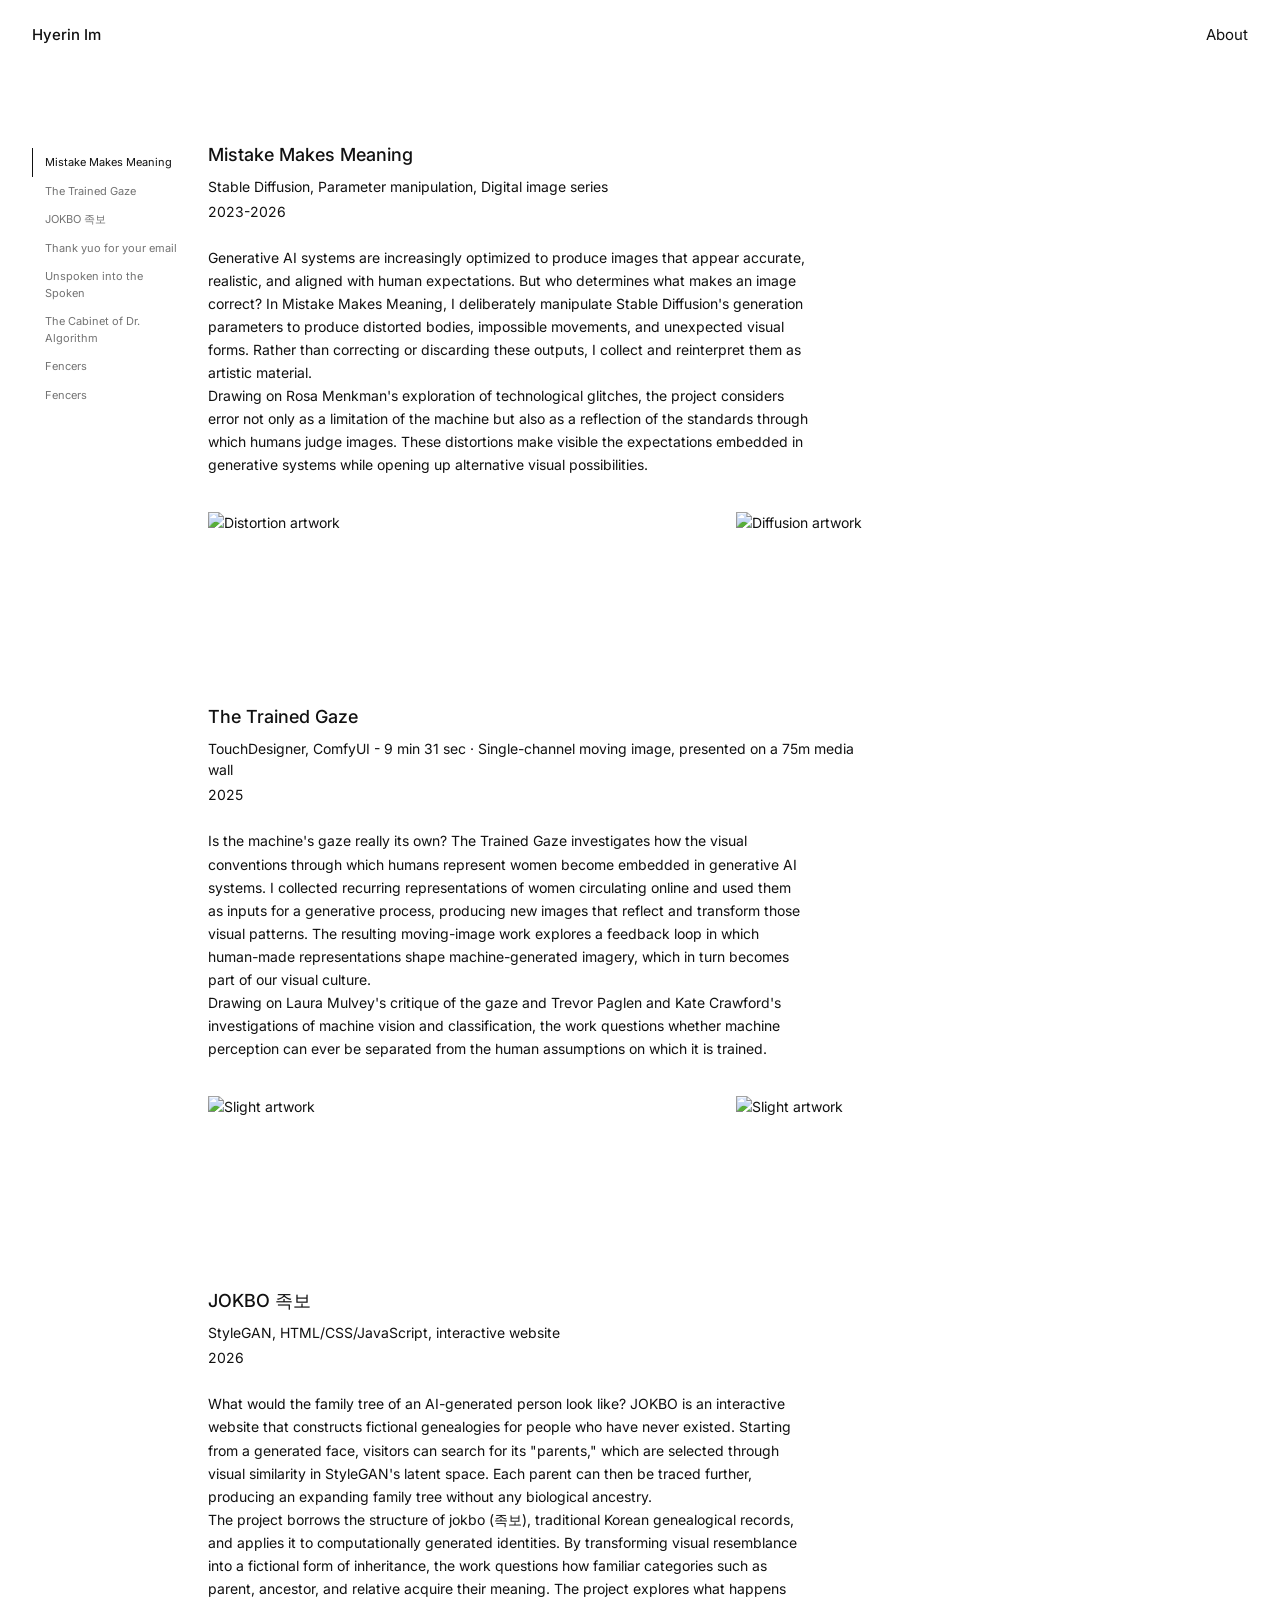
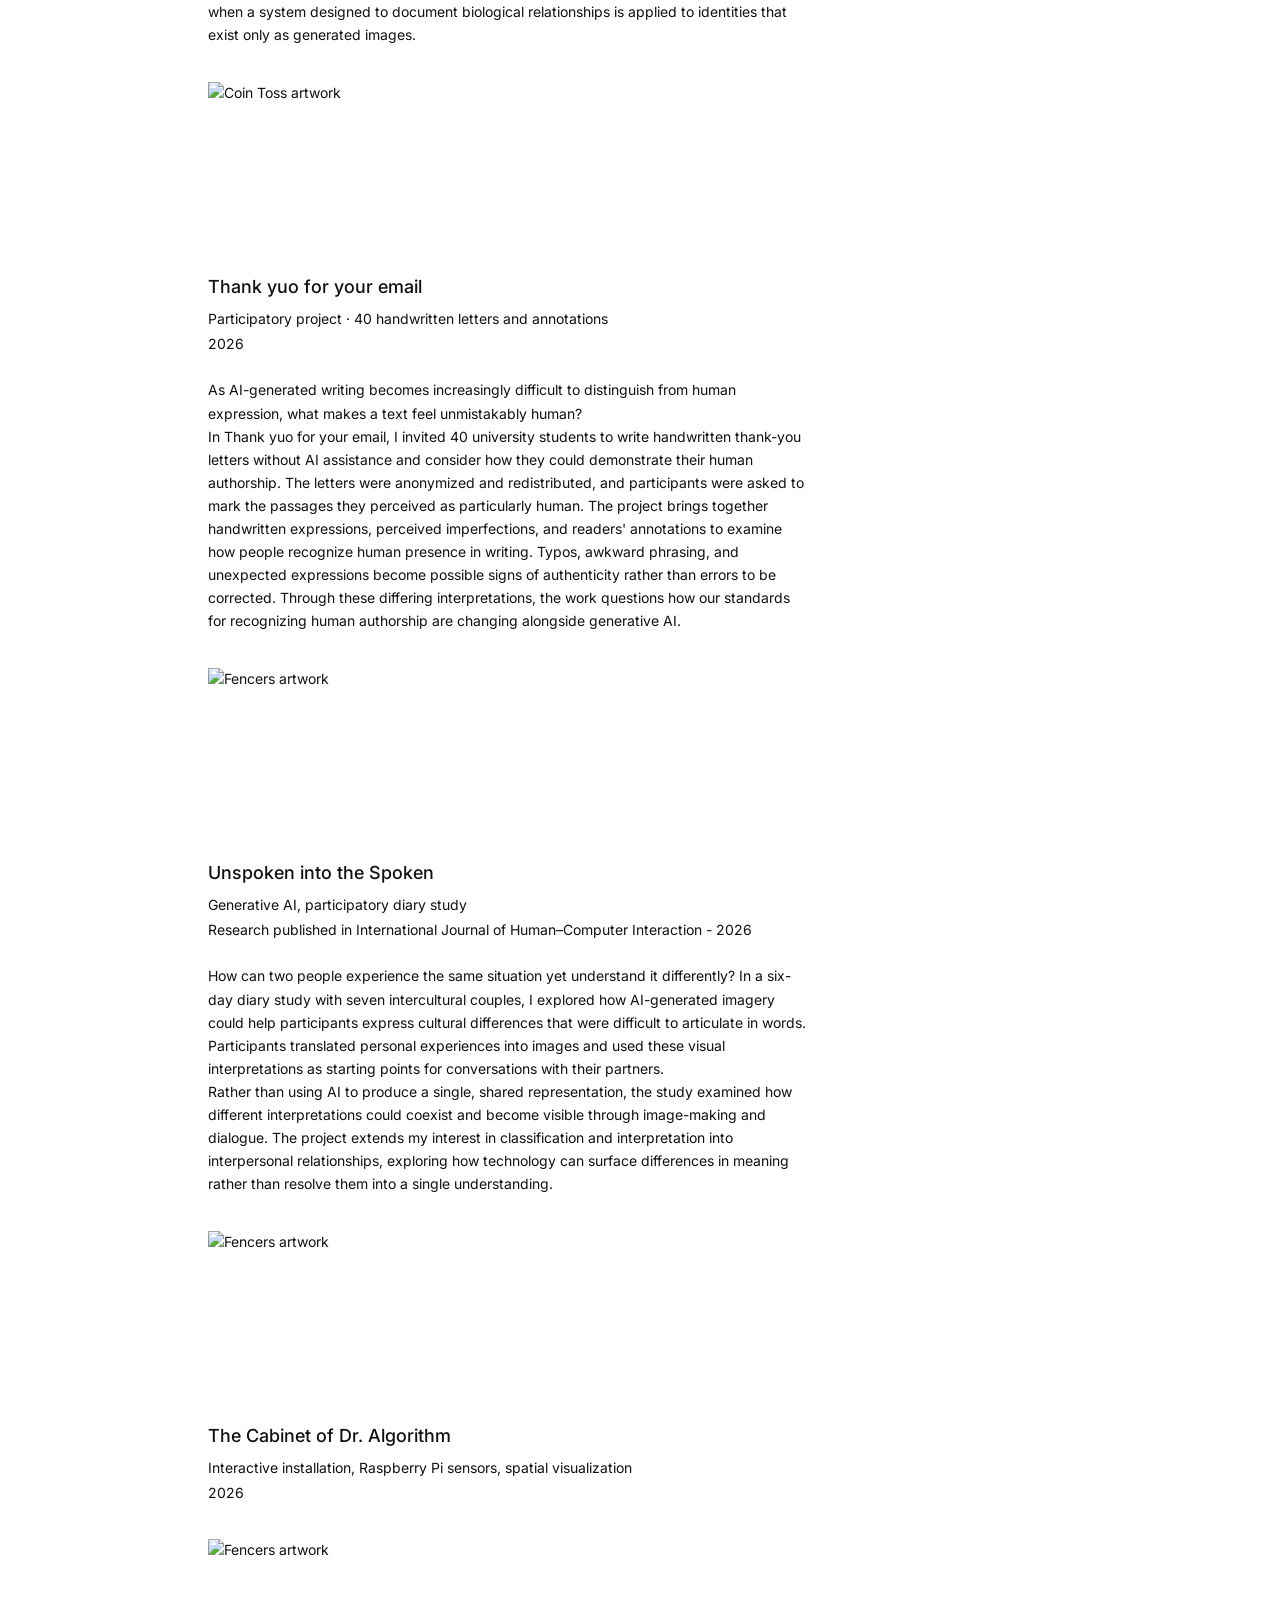
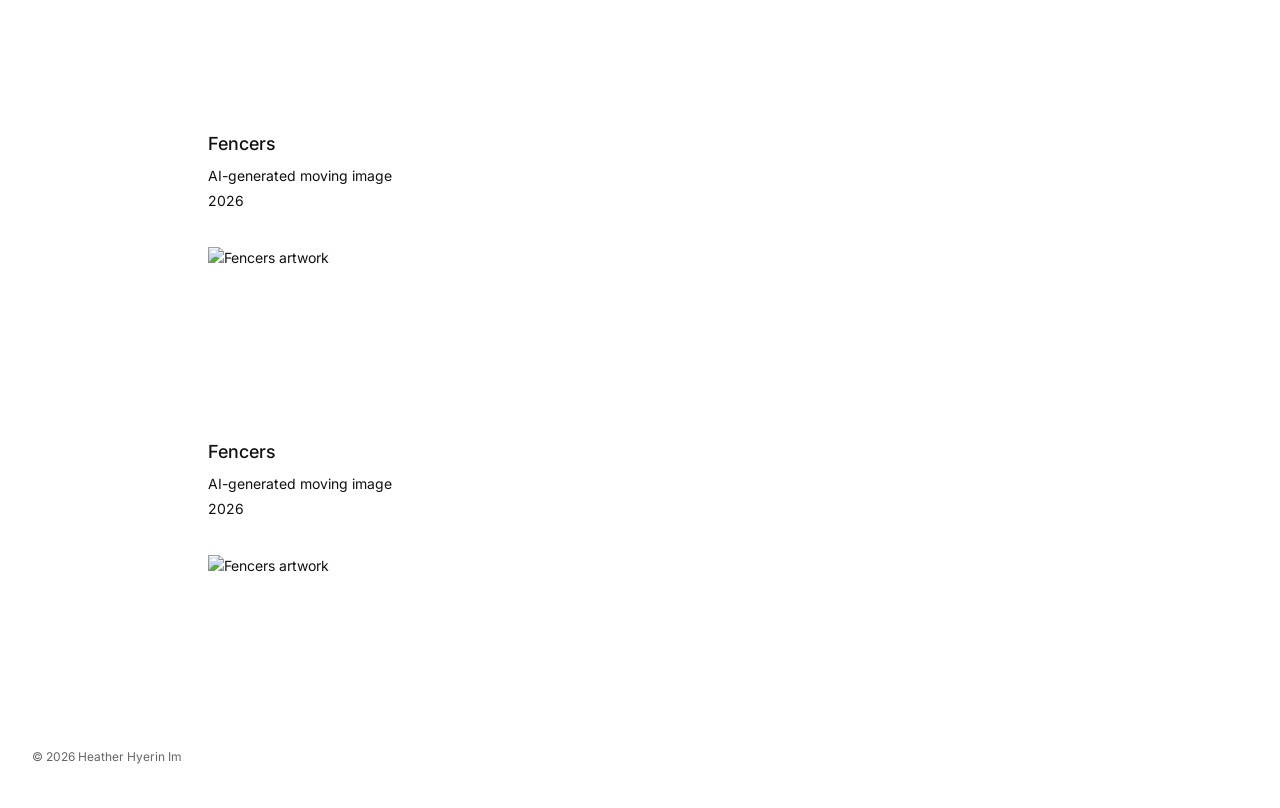
==== commit 1d84e08b: "Update index.html" ====
--- a/index.html
+++ b/index.html
@@ -154,7 +154,7 @@
          Starting from a generated face, visitors can search for its "parents," 
          which are selected through visual similarity in StyleGAN's latent space. 
          Each parent can then be traced further, producing an expanding family tree without any biological ancestry.
-         
+          <br>
          The project borrows the structure of jokbo (족보), traditional Korean genealogical records, 
          and applies it to computationally generated identities. By transforming visual resemblance into a fictional form of inheritance, 
          the work questions how familiar categories such as parent, ancestor, and relative acquire their meaning.
@@ -180,14 +180,29 @@
 
       <div class="project-info">
 
-        <h2>Fencers</h2>
-
-        <p class="project-medium">
-          AI-generated moving image
-        </p>
-
-        <p class="project-year">
-          2026
+        <h2>Thank yuo for your email</h2>
+
+        <p class="project-medium">
+          Participatory project · 40 handwritten letters and annotations
+        </p>
+
+        <p class="project-year">
+          2026
+        </p>
+
+       <p class="project-description">
+         As AI-generated writing becomes increasingly difficult to distinguish from human expression, 
+        what makes a text feel unmistakably human?
+         <br>
+        In Thank yuo for your email, I invited 40 university students to write handwritten thank-you letters 
+        without AI assistance and consider how they could demonstrate their human authorship. 
+        The letters were anonymized and redistributed, and participants were asked to mark the passages 
+        they perceived as particularly human.
+        The project brings together handwritten expressions, perceived imperfections, and readers' annotations 
+        to examine how people recognize human presence in writing. Typos, awkward phrasing, 
+        and unexpected expressions become possible signs of authenticity rather than errors to be corrected.
+        Through these differing interpretations, the work questions how our standards for recognizing 
+        human authorship are changing alongside generative AI.
         </p>
 
       </div>
@@ -207,14 +222,27 @@
 
       <div class="project-info">
 
-        <h2>Fencers</h2>
-
-        <p class="project-medium">
-          AI-generated moving image
-        </p>
-
-        <p class="project-year">
-          2026
+        <h2>Unspoken into the Spoken</h2>
+
+        <p class="project-medium">
+          Generative AI, participatory diary study
+        </p>
+
+        <p class="project-year">
+          Research published in International Journal of Human–Computer Interaction - 2026
+        </p>
+
+       <p class="project-description">
+        How can two people experience the same situation yet understand it differently?
+        In a six-day diary study with seven intercultural couples, 
+        I explored how AI-generated imagery could help participants express cultural differences 
+        that were difficult to articulate in words. Participants translated personal experiences 
+        into images and used these visual interpretations as starting points for conversations with their partners.
+        <br>
+        Rather than using AI to produce a single, shared representation, 
+        the study examined how different interpretations could coexist and become visible through image-making and dialogue.
+        The project extends my interest in classification and interpretation into interpersonal relationships, 
+        exploring how technology can surface differences in meaning rather than resolve them into a single understanding.
         </p>
 
       </div>
@@ -234,10 +262,10 @@
 
       <div class="project-info">
 
-        <h2>Fencers</h2>
-
-        <p class="project-medium">
-          AI-generated moving image
+        <h2>The Cabinet of Dr. Algorithm</h2>
+
+        <p class="project-medium">
+          Interactive installation, Raspberry Pi sensors, spatial visualization
         </p>
 
         <p class="project-year">
